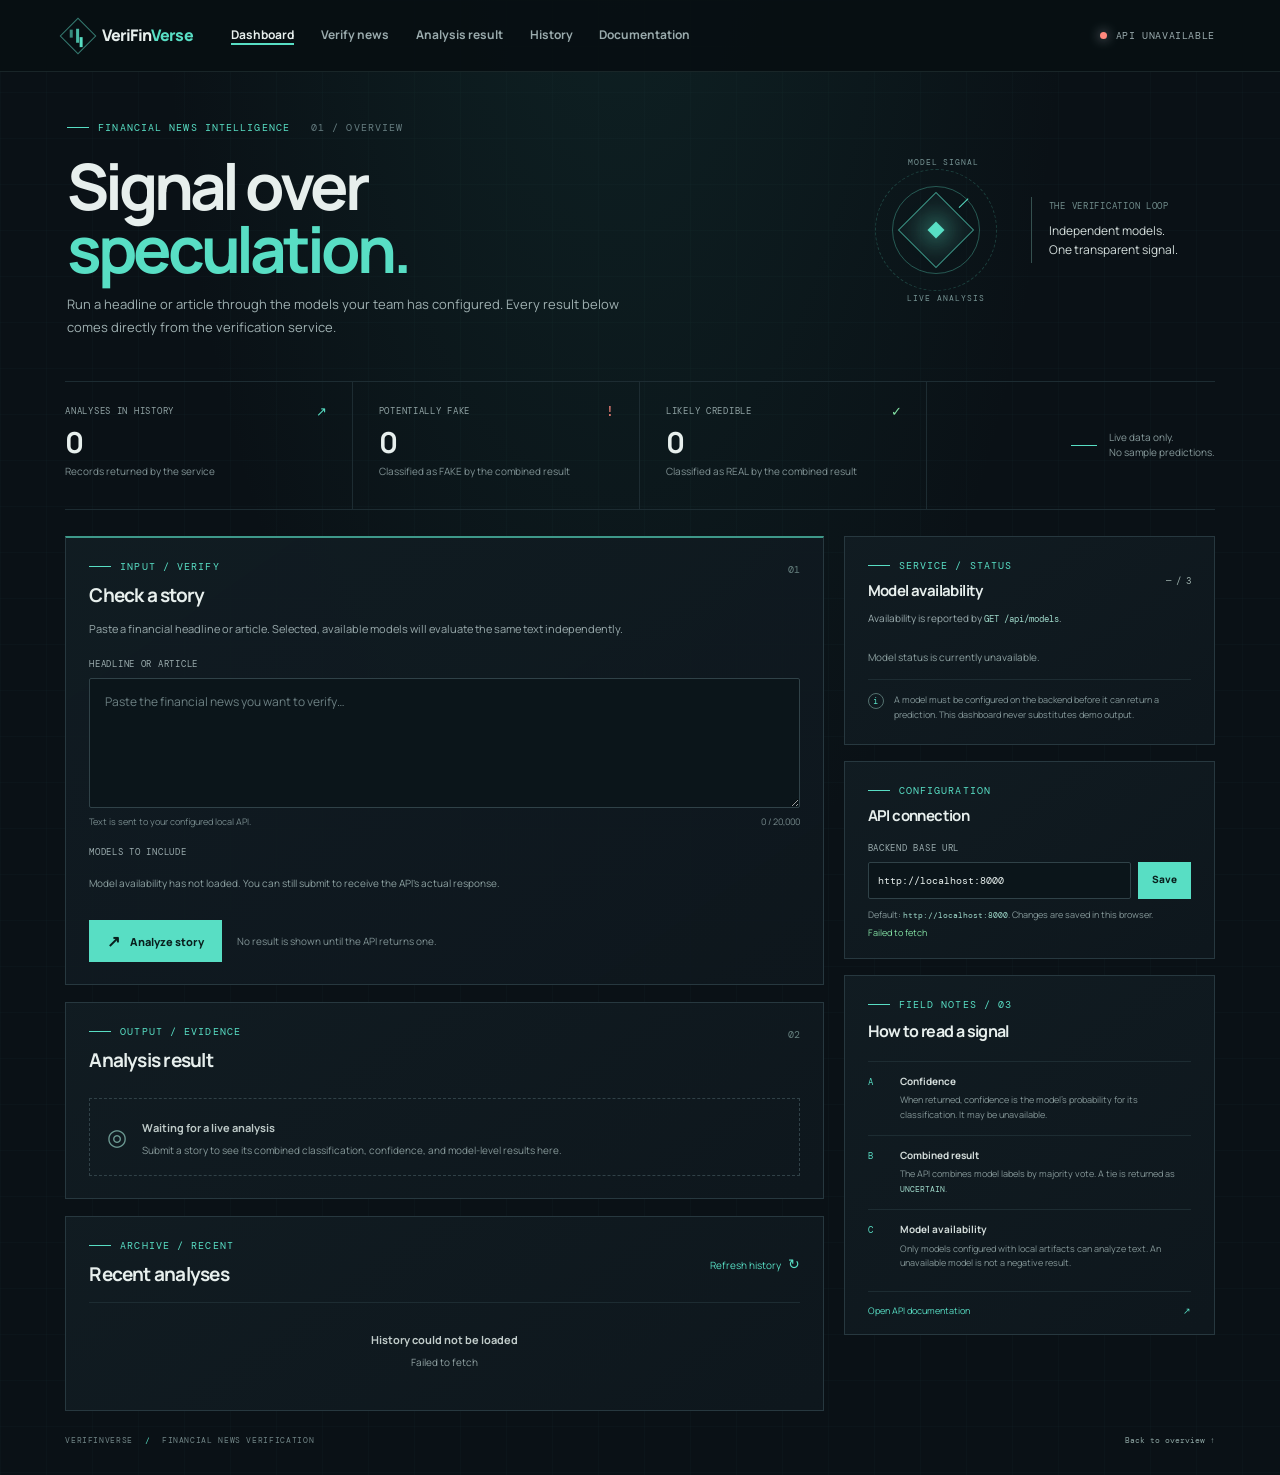
==== frontend/index.html @ 61eb5537 "Add VeriFinVerse dashboard and API Co-authored-by: Copilot <223556219+Copilot@users.noreply.github.c" ====
<!doctype html>
<html lang="en">
  <head>
    <meta charset="utf-8">
    <meta name="viewport" content="width=device-width, initial-scale=1">
    <meta name="theme-color" content="#0a1116">
    <meta name="description" content="Review live financial news verification results from configured VeriFinVerse models.">
    <title>VeriFinVerse — News intelligence</title>
    <link rel="stylesheet" href="./styles.css">
    <script src="./app.js" defer></script>
  </head>
  <body>
    <a class="skip-link" href="#main-content">Skip to content</a>
    <header class="topbar">
      <a class="brand" href="#dashboard" aria-label="VeriFinVerse home">
        <span class="brand-mark" aria-hidden="true"><span></span><span></span><span></span></span>
        <span class="brand-name">VeriFin<span>Verse</span></span>
      </a>
      <nav class="primary-nav" aria-label="Main navigation">
        <a class="nav-link is-active" href="#dashboard">Dashboard</a>
        <a class="nav-link" href="#verify">Verify news</a>
        <a class="nav-link" href="#analysis-result">Analysis result</a>
        <a class="nav-link" href="#history">History</a>
        <a class="nav-link" href="#documentation">Documentation</a>
      </nav>
      <a class="api-indicator" href="#connection-settings" aria-label="Configure API connection">
        <span class="pulse-dot" aria-hidden="true"></span>
        <span id="connection-label">Connecting</span>
      </a>
      <button class="menu-toggle" type="button" aria-expanded="false" aria-controls="mobile-nav">
        <span class="sr-only">Toggle navigation</span><span></span><span></span>
      </button>
    </header>
    <nav class="mobile-nav" id="mobile-nav" aria-label="Mobile navigation" hidden>
      <a href="#dashboard">Dashboard</a>
      <a href="#verify">Verify news</a>
      <a href="#analysis-result">Analysis result</a>
      <a href="#history">History</a>
      <a href="#documentation">Documentation</a>
    </nav>

    <main id="main-content">
      <section class="intro section-wrap" id="dashboard" aria-labelledby="page-title">
        <div class="intro-copy">
          <div class="eyebrow"><span class="eyebrow-line"></span> FINANCIAL NEWS INTELLIGENCE <span class="eyebrow-index">01 / OVERVIEW</span></div>
          <h1 id="page-title">Signal over<br><em>speculation.</em></h1>
          <p>Run a headline or article through the models your team has configured. Every result below comes directly from the verification service.</p>
        </div>
        <div class="intro-side">
          <div class="signal-orbit" aria-hidden="true">
            <div class="orbit-ring ring-one"></div><div class="orbit-ring ring-two"></div>
            <div class="orbit-center"><span class="orbit-spark"></span><span class="orbit-tick"></span></div>
            <span class="orbit-label label-top">MODEL SIGNAL</span><span class="orbit-label label-bottom">LIVE ANALYSIS</span>
          </div>
          <div class="intro-side-copy"><span class="side-label">THE VERIFICATION LOOP</span><span>Independent models.<br>One transparent signal.</span></div>
        </div>
      </section>

      <section class="metrics section-wrap" aria-label="Analysis summary">
        <article class="metric metric-total">
          <div class="metric-heading"><span>ANALYSES IN HISTORY</span><span class="metric-symbol" aria-hidden="true">↗</span></div>
          <p class="metric-value" id="metric-total">—</p>
          <p class="metric-note">Records returned by the service</p>
        </article>
        <article class="metric">
          <div class="metric-heading"><span>POTENTIALLY FAKE</span><span class="metric-symbol fake-symbol" aria-hidden="true">!</span></div>
          <p class="metric-value" id="metric-fake">—</p>
          <p class="metric-note">Classified as FAKE by the combined result</p>
        </article>
        <article class="metric">
          <div class="metric-heading"><span>LIKELY CREDIBLE</span><span class="metric-symbol real-symbol" aria-hidden="true">✓</span></div>
          <p class="metric-value" id="metric-real">—</p>
          <p class="metric-note">Classified as REAL by the combined result</p>
        </article>
        <div class="metric-caption"><span class="caption-rule"></span><span>Live data only.<br>No sample predictions.</span></div>
      </section>

      <section class="workspace section-wrap" aria-label="Verification workspace">
        <div class="main-column">
          <section class="panel verify-panel" id="verify" aria-labelledby="verify-title">
            <div class="panel-head">
              <div><div class="eyebrow"><span class="eyebrow-line"></span> INPUT / VERIFY</div><h2 id="verify-title">Check a story</h2></div>
              <span class="panel-index">01</span>
            </div>
            <p class="section-description">Paste a financial headline or article. Selected, available models will evaluate the same text independently.</p>
            <form id="analysis-form">
              <label class="field-label" for="news-text">HEADLINE OR ARTICLE</label>
              <textarea id="news-text" name="text" rows="5" maxlength="20000" placeholder="Paste the financial news you want to verify…" required></textarea>
              <div class="textarea-meta"><span>Text is sent to your configured local API.</span><span id="character-count">0 / 20,000</span></div>
              <fieldset class="model-picker">
                <legend class="field-label">MODELS TO INCLUDE</legend>
                <div id="model-options" class="model-options"><p class="inline-status">Loading model availability…</p></div>
              </fieldset>
              <div class="form-actions">
                <button class="button button-primary" type="submit" id="analyze-button"><span class="button-icon" aria-hidden="true">↗</span><span>Analyze story</span></button>
                <span class="form-footnote">No result is shown until the API returns one.</span>
              </div>
              <div class="form-feedback" id="form-feedback" role="status" aria-live="polite" hidden></div>
            </form>
          </section>

          <section class="panel result-panel" id="analysis-result" aria-labelledby="result-title">
            <div class="panel-head">
              <div><div class="eyebrow"><span class="eyebrow-line"></span> OUTPUT / EVIDENCE</div><h2 id="result-title">Analysis result</h2></div>
              <span class="panel-index">02</span>
            </div>
            <div class="result-placeholder" id="result-content" aria-live="polite">
              <span class="placeholder-icon" aria-hidden="true">◎</span>
              <div><strong>Waiting for a live analysis</strong><p>Submit a story to see its combined classification, confidence, and model-level results here.</p></div>
            </div>
          </section>

          <section class="panel history-panel" id="history" aria-labelledby="history-title">
            <div class="panel-head history-head">
              <div><div class="eyebrow"><span class="eyebrow-line"></span> ARCHIVE / RECENT</div><h2 id="history-title">Recent analyses</h2></div>
              <button class="text-button" type="button" id="refresh-history">Refresh history <span aria-hidden="true">↻</span></button>
            </div>
            <div class="history-list" id="history-list" aria-live="polite">
              <div class="history-empty"><span class="empty-glyph" aria-hidden="true">⌁</span><strong>Loading saved records</strong><p>History is fetched from the connected API.</p></div>
            </div>
          </section>
        </div>

        <aside class="side-column" aria-label="Service details and help">
          <section class="panel model-panel" aria-labelledby="models-title">
            <div class="panel-head compact-head"><div><div class="eyebrow"><span class="eyebrow-line"></span> SERVICE / STATUS</div><h2 id="models-title">Model availability</h2></div><span class="status-count" id="model-count">— / 3</span></div>
            <p class="section-description">Availability is reported by <code>GET /api/models</code>.</p>
            <div class="model-status-list" id="model-status-list"><p class="inline-status">Checking configured models…</p></div>
            <div class="rail-note"><span class="rail-note-mark" aria-hidden="true">i</span><p>A model must be configured on the backend before it can return a prediction. This dashboard never substitutes demo output.</p></div>
          </section>
          <section class="panel connection-panel" id="connection-settings" aria-labelledby="connection-title">
            <div class="panel-head compact-head"><div><div class="eyebrow"><span class="eyebrow-line"></span> CONFIGURATION</div><h2 id="connection-title">API connection</h2></div></div>
            <form id="connection-form">
              <label class="field-label" for="api-url">BACKEND BASE URL</label>
              <div class="connection-input-row"><input id="api-url" name="api-url" type="url" autocomplete="url" spellcheck="false" required><button type="submit" class="button button-small">Save</button></div>
              <p class="connection-help">Default: <code>http://localhost:8000</code>. Changes are saved in this browser.</p>
              <div id="connection-feedback" class="connection-feedback" role="status" aria-live="polite"></div>
            </form>
          </section>
          <section class="panel docs-panel" id="documentation" aria-labelledby="docs-title">
            <div class="eyebrow"><span class="eyebrow-line"></span> FIELD NOTES / 03</div><h2 id="docs-title">How to read a signal</h2>
            <div class="doc-item"><span class="doc-number">A</span><div><h3>Confidence</h3><p>When returned, confidence is the model's probability for its classification. It may be unavailable.</p></div></div>
            <div class="doc-item"><span class="doc-number">B</span><div><h3>Combined result</h3><p>The API combines model labels by majority vote. A tie is returned as <code>UNCERTAIN</code>.</p></div></div>
            <div class="doc-item"><span class="doc-number">C</span><div><h3>Model availability</h3><p>Only models configured with local artifacts can analyze text. An unavailable model is not a negative result.</p></div></div>
            <a class="api-doc-link" href="#" id="api-doc-link" target="_blank" rel="noreferrer">Open API documentation <span aria-hidden="true">↗</span></a>
          </section>
        </aside>
      </section>
      <footer class="footer section-wrap"><span>VERIFINVERSE <span class="footer-separator">/</span> FINANCIAL NEWS VERIFICATION</span><a href="#dashboard">Back to overview ↑</a></footer>
    </main>
  </body>
</html>
---- frontend/styles.css ----
@import url('https://fonts.googleapis.com/css2?family=DM+Mono:wght@400;500&family=Manrope:wght@400;500;600;700;800&display=swap');

:root {
  color-scheme: dark;
  --ink: #0a1116;
  --surface: #101a20;
  --surface-raised: #142129;
  --surface-soft: #111d23;
  --line: #27383f;
  --line-soft: #1d2c32;
  --text: #e7efed;
  --muted: #9aacae;
  --dim: #708488;
  --teal: #58dec4;
  --teal-dim: #173a39;
  --green: #84e2a5;
  --red: #ff887d;
  --amber: #f0bf71;
  --mono: "DM Mono", "Cascadia Code", Consolas, monospace;
  --sans: "Manrope", "Aptos", "Segoe UI", sans-serif;
}

* { box-sizing: border-box; }
html { scroll-behavior: smooth; scroll-padding-top: 86px; }
body {
  margin: 0;
  min-width: 320px;
  background-color: var(--ink);
  background-image:
    linear-gradient(rgba(54, 91, 94, .055) 1px, transparent 1px),
    linear-gradient(90deg, rgba(54, 91, 94, .055) 1px, transparent 1px),
    radial-gradient(ellipse at 48% -14%, rgba(32, 99, 91, .21), transparent 49%);
  background-size: 46px 46px, 46px 46px, auto;
  color: var(--text);
  font-family: var(--sans);
  font-size: 14px;
  line-height: 1.55;
}
button, input, textarea { font: inherit; }
button, a { -webkit-tap-highlight-color: transparent; }
a { color: inherit; }
button:focus-visible, a:focus-visible, input:focus-visible, textarea:focus-visible {
  outline: 2px solid var(--teal);
  outline-offset: 3px;
}
.sr-only, .skip-link:not(:focus) {
  position: absolute; width: 1px; height: 1px; padding: 0; margin: -1px;
  overflow: hidden; clip: rect(0, 0, 0, 0); white-space: nowrap; border: 0;
}
.skip-link:focus {
  position: fixed; z-index: 20; left: 16px; top: 12px; padding: 10px 14px;
  background: var(--teal); color: var(--ink); font-weight: 800;
}
.topbar {
  height: 72px; display: flex; align-items: center; gap: 38px; padding: 0 max(5.1vw, 24px);
  border-bottom: 1px solid rgba(111, 150, 151, .17); background: rgba(8, 15, 19, .94);
  position: sticky; top: 0; z-index: 10;
}
.brand { display: inline-flex; align-items: center; gap: 11px; text-decoration: none; flex: 0 0 auto; }
.brand-mark { width: 26px; height: 26px; display: inline-flex; align-items: end; gap: 3px; padding: 5px 4px; border: 1px solid #34796f; transform: rotate(45deg); }
.brand-mark span { display: block; width: 4px; background: var(--teal); transform: rotate(-45deg); }
.brand-mark span:nth-child(1) { height: 8px; opacity: .6; }
.brand-mark span:nth-child(2) { height: 14px; opacity: .82; }
.brand-mark span:nth-child(3) { height: 10px; }
.brand-name { font-size: 16px; font-weight: 800; letter-spacing: -.7px; }
.brand-name span { color: var(--teal); }
.primary-nav { display: flex; align-items: center; align-self: stretch; gap: clamp(17px, 2.1vw, 34px); }
.nav-link { position: relative; display: inline-flex; align-items: center; color: #9aabad; text-decoration: none; font-size: 12px; font-weight: 700; transition: color .18s ease; }
.nav-link:hover, .nav-link.is-active { color: var(--text); }
.nav-link.is-active::after { position: absolute; content: ""; height: 2px; left: 0; right: 0; bottom: 0; background: var(--teal); }
.api-indicator { display: flex; gap: 9px; align-items: center; margin-left: auto; font: 10px var(--mono); color: var(--muted); text-decoration: none; text-transform: uppercase; letter-spacing: .06em; white-space: nowrap; }
.pulse-dot { width: 7px; height: 7px; border-radius: 50%; background: var(--amber); box-shadow: 0 0 12px currentColor; }
.api-indicator[data-state="connected"] .pulse-dot { background: var(--green); }
.api-indicator[data-state="error"] .pulse-dot { background: var(--red); }
.menu-toggle, .mobile-nav { display: none; }
.section-wrap { width: min(1320px, calc(100% - 10.2vw)); margin: 0 auto; }
.intro { min-height: 294px; display: flex; align-items: center; justify-content: space-between; padding: 49px 2px 42px; border-bottom: 1px solid var(--line-soft); overflow: hidden; }
.intro-copy { max-width: 640px; }
.eyebrow { color: var(--teal); font: 10px var(--mono); letter-spacing: .11em; display: flex; align-items: center; gap: 9px; }
.eyebrow-line { display: inline-block; width: 22px; height: 1px; background: currentColor; }
.eyebrow-index { margin-left: 12px; color: #667d80; }
h1 { margin: 21px 0 13px; font-size: clamp(42px, 5vw, 68px); line-height: .98; letter-spacing: -.065em; font-weight: 700; }
h1 em { color: var(--teal); font-style: normal; }
.intro-copy > p { max-width: 555px; color: #9fb0b1; font-size: 13px; margin: 0; line-height: 1.75; }
.intro-side { display: flex; align-items: center; gap: 22px; padding-right: 35px; }
.signal-orbit { width: 146px; height: 146px; position: relative; flex: 0 0 auto; }
.orbit-ring { position: absolute; border: 1px solid rgba(82, 199, 175, .24); border-radius: 50%; inset: 12px; }
.ring-one { border-style: dashed; animation: orbit 32s linear infinite; }
.ring-two { inset: 29px; border-color: rgba(82, 199, 175, .39); }
.orbit-center { position: absolute; width: 54px; height: 54px; left: 46px; top: 46px; border: 1px solid rgba(88, 222, 196, .6); background: radial-gradient(circle, rgba(65, 151, 133, .26), rgba(17, 29, 34, .6)); transform: rotate(45deg); display: grid; place-items: center; }
.orbit-spark { width: 12px; height: 12px; background: var(--teal); box-shadow: 0 0 22px rgba(88, 222, 196, .8); }
.orbit-tick { position: absolute; width: 1px; height: 13px; top: -19px; background: var(--teal); }
.orbit-label { position: absolute; color: #779494; font: 8px var(--mono); letter-spacing: .12em; white-space: nowrap; }
.label-top { top: 0; left: 45px; }.label-bottom { bottom: 0; right: 24px; }
.intro-side-copy { display: grid; gap: 9px; border-left: 1px solid #35504f; padding: 3px 0 3px 17px; color: #d3dddb; font-size: 12px; line-height: 1.6; }
.side-label { color: #718d8c; font: 9px var(--mono); letter-spacing: .08em; }
@keyframes orbit { to { transform: rotate(360deg); } }
.metrics { min-height: 128px; display: grid; grid-template-columns: 1fr 1fr 1fr 1fr; border-bottom: 1px solid var(--line-soft); }
.metric { padding: 21px 24px 18px 0; border-right: 1px solid var(--line-soft); }
.metric + .metric { padding-left: 26px; }
.metric-heading { display: flex; justify-content: space-between; align-items: center; color: #90a3a4; font: 9px var(--mono); letter-spacing: .08em; }
.metric-symbol { color: var(--teal); font-size: 13px; }.fake-symbol { color: var(--red); }.real-symbol { color: var(--green); }
.metric-value { margin: 5px 0 0; font-size: 29px; line-height: 1.2; letter-spacing: -.06em; font-weight: 700; }
.metric-note { margin: 4px 0 0; color: #819395; font-size: 10px; }
.metric-caption { display: flex; align-items: center; justify-content: flex-end; gap: 12px; padding-left: 24px; color: #879a9b; font-size: 10px; line-height: 1.5; }
.caption-rule { width: 26px; height: 1px; background: var(--teal); }
.workspace { display: grid; grid-template-columns: minmax(0, 1.88fr) minmax(285px, .92fr); gap: 20px; padding-top: 26px; align-items: start; }
.main-column, .side-column { min-width: 0; display: grid; gap: 17px; }
.side-column { gap: 16px; }
.panel { background: linear-gradient(145deg, rgba(17, 28, 34, .97), rgba(14, 23, 29, .98)); border: 1px solid var(--line); padding: 22px 23px; }
.verify-panel { border-top: 2px solid rgba(88, 222, 196, .65); }
.panel-head { display: flex; justify-content: space-between; align-items: flex-start; gap: 16px; }
.panel h2 { margin: 8px 0 0; font-size: 19px; font-weight: 700; letter-spacing: -.04em; }
.panel-index { color: #66807f; font: 10px var(--mono); padding-top: 3px; }
.section-description { margin: 10px 0 19px; max-width: 620px; color: #9aabad; font-size: 11px; line-height: 1.7; }
.field-label { display: block; margin-bottom: 8px; color: #9aabad; font: 9px var(--mono); letter-spacing: .08em; }
textarea, input[type="url"] { width: 100%; color: var(--text); background: #0b151a; border: 1px solid #304248; border-radius: 2px; transition: border-color .18s ease, box-shadow .18s ease; }
textarea { display: block; min-height: 128px; padding: 13px 15px; resize: vertical; font-size: 12px; line-height: 1.7; }
textarea::placeholder, input::placeholder { color: #6d8083; }
textarea:focus, input:focus { border-color: #4a9d8e; box-shadow: 0 0 0 3px rgba(88, 222, 196, .08); outline: none; }
.textarea-meta { display: flex; justify-content: space-between; color: #778a8c; font-size: 9px; margin: 7px 0 17px; }
.model-picker { border: 0; margin: 0; padding: 0; min-width: 0; }
.model-picker legend { padding: 0; }
.model-options { display: flex; flex-wrap: wrap; gap: 8px; }
.model-option { display: inline-flex; align-items: center; gap: 8px; padding: 8px 10px; background: #0d181d; border: 1px solid #293a40; color: #c4cfce; font: 10px var(--mono); cursor: pointer; transition: border-color .18s ease, background .18s ease; }
.model-option:hover { border-color: #47776f; }
.model-option:has(input:checked) { border-color: #397c70; background: rgba(33, 75, 69, .28); color: #dff9f3; }
.model-option:has(input:disabled) { opacity: .47; cursor: not-allowed; }
.model-option input { accent-color: var(--teal); width: 13px; height: 13px; margin: 0; }
.form-actions { display: flex; align-items: center; flex-wrap: wrap; gap: 15px; margin-top: 19px; }
.button { display: inline-flex; align-items: center; justify-content: center; gap: 10px; min-height: 42px; padding: 0 17px; border: 1px solid var(--teal); background: var(--teal); color: #09201e; font-weight: 800; font-size: 11px; cursor: pointer; transition: background .2s ease, transform .2s ease, box-shadow .2s ease; }
.button:hover:not(:disabled) { background: #9af4df; box-shadow: 0 5px 24px rgba(67, 207, 179, .17); transform: translateY(-1px); }
.button:disabled { opacity: .58; cursor: wait; }
.button-icon { font-size: 16px; line-height: 1; }
.form-footnote { color: #819395; font-size: 10px; }
.form-feedback { margin-top: 14px; padding: 11px 13px; border-left: 2px solid var(--amber); background: rgba(119, 89, 39, .13); color: #e3c28e; font-size: 11px; white-space: pre-wrap; overflow-wrap: anywhere; }
.form-feedback[data-kind="error"] { border-color: var(--red); background: rgba(119, 47, 42, .16); color: #ffaaa1; }
.form-feedback[data-kind="success"] { border-color: var(--green); background: rgba(37, 92, 56, .15); color: #a7eabd; }
.result-panel { min-height: 176px; }
.result-placeholder { display: flex; align-items: center; gap: 15px; margin-top: 22px; padding: 17px; border: 1px dashed #304147; color: #becac8; }
.placeholder-icon { font-size: 23px; color: #6c9992; }
.result-placeholder strong { font-size: 11px; font-weight: 700; }
.result-placeholder p { margin: 4px 0 0; color: #87999a; font-size: 10px; line-height: 1.6; }
.result-summary { margin-top: 18px; padding: 16px; border-left: 2px solid var(--teal); background: #0d181d; }
.result-topline { display: flex; align-items: center; flex-wrap: wrap; gap: 10px; }
.prediction-badge { display: inline-block; padding: 4px 8px; color: var(--teal); background: rgba(51, 125, 111, .16); border: 1px solid rgba(73, 156, 139, .36); font: 10px var(--mono); letter-spacing: .06em; }
.prediction-badge.fake { color: var(--red); background: rgba(139, 59, 52, .13); border-color: rgba(218, 112, 99, .35); }
.prediction-badge.real { color: var(--green); background: rgba(44, 115, 70, .16); border-color: rgba(100, 193, 128, .35); }
.prediction-badge.uncertain { color: var(--amber); background: rgba(121, 92, 44, .16); border-color: rgba(211, 168, 92, .35); }
.result-confidence { font: 10px var(--mono); color: #aebdbc; }
.result-story { margin: 12px 0 0; color: #e0e8e6; font-size: 12px; line-height: 1.7; overflow-wrap: anywhere; white-space: pre-wrap; }
.result-time { margin-top: 9px; color: #788c8e; font: 9px var(--mono); }
.prediction-list { display: grid; gap: 8px; margin-top: 14px; }
.prediction-row { display: grid; grid-template-columns: minmax(110px, .8fr) minmax(70px, .6fr) minmax(70px, .5fr); align-items: center; gap: 10px; padding: 9px 10px; background: rgba(26, 42, 48, .55); }
.prediction-model { color: #b6c4c2; font: 9px var(--mono); overflow-wrap: anywhere; }
.prediction-label { font: 9px var(--mono); color: var(--muted); }
.prediction-confidence { color: #9cadad; font: 9px var(--mono); text-align: right; }
.explanation-json { grid-column: 2 / 4; margin: 8px 0 0; color: #9aabad; font: 9px/1.6 var(--mono); white-space: pre-wrap; overflow-wrap: anywhere; max-height: 240px; overflow: auto; }
.history-panel { padding-bottom: 12px; }
.history-head { align-items: center; margin-bottom: 13px; }
.text-button { padding: 6px 0 6px 9px; border: 0; background: transparent; color: var(--teal); font-size: 10px; cursor: pointer; }
.text-button:hover { color: #a2f5e1; }.text-button span { margin-left: 5px; font-size: 14px; }
.history-list { display: grid; }
.history-empty { padding: 25px 14px 28px; text-align: center; color: #91a2a3; border-top: 1px solid var(--line-soft); }
.empty-glyph { display: block; margin-bottom: 5px; color: #618c85; font-size: 20px; }
.history-empty strong { font-size: 11px; color: #c1ccca; }
.history-empty p { margin: 5px 0 0; font-size: 10px; }
.history-entry { display: grid; grid-template-columns: minmax(0, 1fr) auto; gap: 12px; align-items: center; padding: 12px 4px; border-top: 1px solid var(--line-soft); cursor: pointer; }
.history-entry:hover, .history-entry:focus-visible, .history-entry.is-selected { background: rgba(77, 132, 123, .09); }
.history-entry:focus-visible { outline: 1px solid var(--teal); outline-offset: -1px; }
.history-entry-text { display: block; color: #cbd6d4; font-size: 11px; line-height: 1.55; display: -webkit-box; -webkit-line-clamp: 2; -webkit-box-orient: vertical; overflow: hidden; }
.history-entry-meta { display: flex; align-items: center; gap: 9px; margin-top: 6px; color: #788e8e; font: 8px var(--mono); }
.history-entry .prediction-badge { font-size: 8px; }
.compact-head { align-items: center; }
.compact-head h2 { font-size: 15px; margin-top: 7px; }
.status-count { color: #9db1ad; font: 9px var(--mono); white-space: nowrap; }
.model-panel .section-description { margin: 8px 0 13px; font-size: 10px; }
code { color: #9fd9ca; font: .94em var(--mono); }
.model-status-list { display: grid; }
.model-status { display: grid; grid-template-columns: 9px minmax(0, 1fr) auto; align-items: start; gap: 9px; padding: 11px 0; border-top: 1px solid var(--line-soft); }
.model-led { width: 6px; height: 6px; margin-top: 5px; background: var(--amber); border-radius: 50%; }
.model-status[data-state="ready"] .model-led { background: var(--green); box-shadow: 0 0 8px rgba(132, 226, 165, .5); }
.model-status[data-state="error"] .model-led { background: var(--red); }
.model-status-name { color: #d4dfdc; font: 9px var(--mono); text-transform: uppercase; overflow-wrap: anywhere; }
.model-status-state { color: #d7bc82; font: 8px var(--mono); text-transform: uppercase; text-align: right; }
.model-status[data-state="ready"] .model-status-state { color: var(--green); }
.model-status[data-state="error"] .model-status-state { color: var(--red); }
.model-status-details { grid-column: 2 / 4; margin-top: -3px; color: #809294; font-size: 9px; line-height: 1.55; overflow-wrap: anywhere; }
.rail-note { display: flex; align-items: flex-start; gap: 10px; border-top: 1px solid var(--line-soft); padding-top: 13px; margin-top: 3px; }
.rail-note-mark { width: 16px; height: 16px; display: inline-grid; place-items: center; border: 1px solid #54716f; border-radius: 50%; color: var(--teal); font: 9px var(--mono); flex: 0 0 auto; }
.rail-note p { margin: -1px 0 0; color: #849799; font-size: 9px; line-height: 1.7; }
.connection-panel { padding-bottom: 18px; }
.connection-panel form { margin-top: 14px; }
.connection-input-row { display: flex; gap: 7px; }
input[type="url"] { min-width: 0; height: 37px; padding: 0 9px; font: 10px var(--mono); }
.button-small { min-height: 37px; padding: 0 13px; font-size: 10px; }
.connection-help { margin: 9px 0 0; color: #86999a; font-size: 9px; line-height: 1.6; }
.connection-feedback { min-height: 0; margin-top: 4px; color: var(--green); font-size: 9px; }
.docs-panel { padding-bottom: 16px; }
.docs-panel > h2 { margin: 8px 0 17px; font-size: 16px; }
.doc-item { display: grid; grid-template-columns: 22px 1fr; gap: 10px; padding: 12px 0; border-top: 1px solid var(--line-soft); }
.doc-number { color: var(--teal); font: 9px var(--mono); padding-top: 2px; }
.doc-item h3 { margin: 0; color: #d3dcda; font-size: 10px; }
.doc-item p { margin: 4px 0 0; color: #859798; font-size: 9px; line-height: 1.65; }
.api-doc-link { display: flex; justify-content: space-between; margin-top: 8px; padding-top: 12px; border-top: 1px solid var(--line-soft); color: var(--teal); text-decoration: none; font-size: 9px; }
.api-doc-link:hover { color: #b1f5e5; }
.inline-status { color: #8da1a1; font-size: 10px; }
.footer { display: flex; justify-content: space-between; align-items: center; padding-top: 24px; padding-bottom: 30px; color: #718586; font: 8px var(--mono); letter-spacing: .08em; }
.footer-separator { color: var(--teal); padding: 0 6px; }
.footer a { color: #8da5a2; text-decoration: none; letter-spacing: 0; }.footer a:hover { color: var(--teal); }

@media (max-width: 1050px) {
  .topbar { gap: 25px; padding-left: 4vw; padding-right: 4vw; }
  .primary-nav { gap: 17px; }
  .nav-link { font-size: 11px; }
  .section-wrap { width: calc(100% - 8vw); }
  .workspace { grid-template-columns: minmax(0, 1.55fr) minmax(260px, .9fr); gap: 15px; }
  .panel { padding-left: 18px; padding-right: 18px; }
}
@media (max-width: 780px) {
  .topbar { height: 64px; padding: 0 22px; gap: 18px; }
  .primary-nav { display: none; }
  .api-indicator { margin-left: auto; }
  .menu-toggle { width: 36px; height: 36px; display: flex; flex-direction: column; justify-content: center; align-items: center; gap: 5px; border: 1px solid #304147; background: transparent; cursor: pointer; }
  .menu-toggle span:not(.sr-only) { width: 15px; height: 1px; background: #b7c8c4; }
  .mobile-nav:not([hidden]) { display: grid; position: fixed; z-index: 9; top: 64px; left: 0; right: 0; padding: 7px 22px 14px; background: #0a1217; border-bottom: 1px solid var(--line); box-shadow: 0 14px 20px rgba(0, 0, 0, .28); }
  .mobile-nav a { padding: 11px 5px; color: #b5c5c2; text-decoration: none; border-bottom: 1px solid var(--line-soft); font-size: 12px; }
  .mobile-nav a:last-child { border-bottom: 0; }
  .section-wrap { width: calc(100% - 44px); }
  .intro { min-height: 265px; padding-top: 39px; padding-bottom: 33px; }
  .intro-side { padding-right: 0; gap: 10px; }
  .signal-orbit { width: 116px; height: 116px; }
  .orbit-center { width: 42px; height: 42px; left: 37px; top: 37px; }
  .orbit-label { font-size: 7px; }
  .label-top { left: 31px; }.label-bottom { right: 9px; }
  .intro-side-copy { font-size: 10px; padding-left: 11px; }
  .metrics { grid-template-columns: repeat(3, 1fr); }
  .metric { padding-right: 12px; }
  .metric + .metric { padding-left: 15px; }
  .metric-caption { display: none; }
  .workspace { grid-template-columns: minmax(0, 1fr); }
  .side-column { grid-template-columns: repeat(2, minmax(0, 1fr)); align-items: start; }
  .docs-panel { grid-column: 1 / -1; }
}
@media (max-width: 540px) {
  body { font-size: 13px; }
  .topbar { padding: 0 16px; }
  .brand-name { font-size: 15px; }
  .api-indicator { font-size: 8px; gap: 6px; }
  .section-wrap { width: calc(100% - 32px); }
  .intro { min-height: unset; padding: 35px 0 28px; }
  .intro-copy { position: relative; z-index: 1; }
  .eyebrow { font-size: 8px; }
  .eyebrow-index { margin-left: 3px; }
  h1 { font-size: clamp(43px, 14vw, 58px); margin-top: 19px; }
  .intro-copy > p { max-width: 420px; font-size: 11px; }
  .intro-side { position: absolute; opacity: .15; right: 11px; transform: scale(.8); pointer-events: none; }
  .intro-side-copy { display: none; }
  .metrics { min-height: 0; }
  .metric { padding: 15px 7px 14px 0; }
  .metric + .metric { padding-left: 10px; }
  .metric-heading { font-size: 7px; letter-spacing: .035em; min-height: 23px; }
  .metric-symbol { display: none; }
  .metric-value { font-size: 24px; }
  .metric-note { font-size: 8px; line-height: 1.5; }
  .workspace { padding-top: 17px; gap: 14px; }
  .main-column, .side-column { gap: 13px; }
  .side-column { grid-template-columns: 1fr; }
  .docs-panel { grid-column: auto; }
  .panel { padding: 17px 15px; }
  .panel h2 { font-size: 17px; }
  .compact-head h2 { font-size: 15px; }
  .section-description { font-size: 10px; }
  textarea { min-height: 120px; }
  .form-actions { align-items: flex-start; flex-direction: column; gap: 9px; }
  .form-actions .button { width: 100%; }
  .form-footnote { font-size: 9px; }
  .model-options { display: grid; grid-template-columns: 1fr; }
  .model-option { min-height: 38px; }
  .prediction-row { grid-template-columns: minmax(75px, 1fr) auto auto; gap: 7px; }
  .prediction-model { font-size: 8px; }
  .footer { padding-top: 19px; font-size: 7px; }
}
@media (prefers-reduced-motion: reduce) {
  *, *::before, *::after { scroll-behavior: auto !important; animation-duration: .01ms !important; animation-iteration-count: 1 !important; transition-duration: .01ms !important; }
}
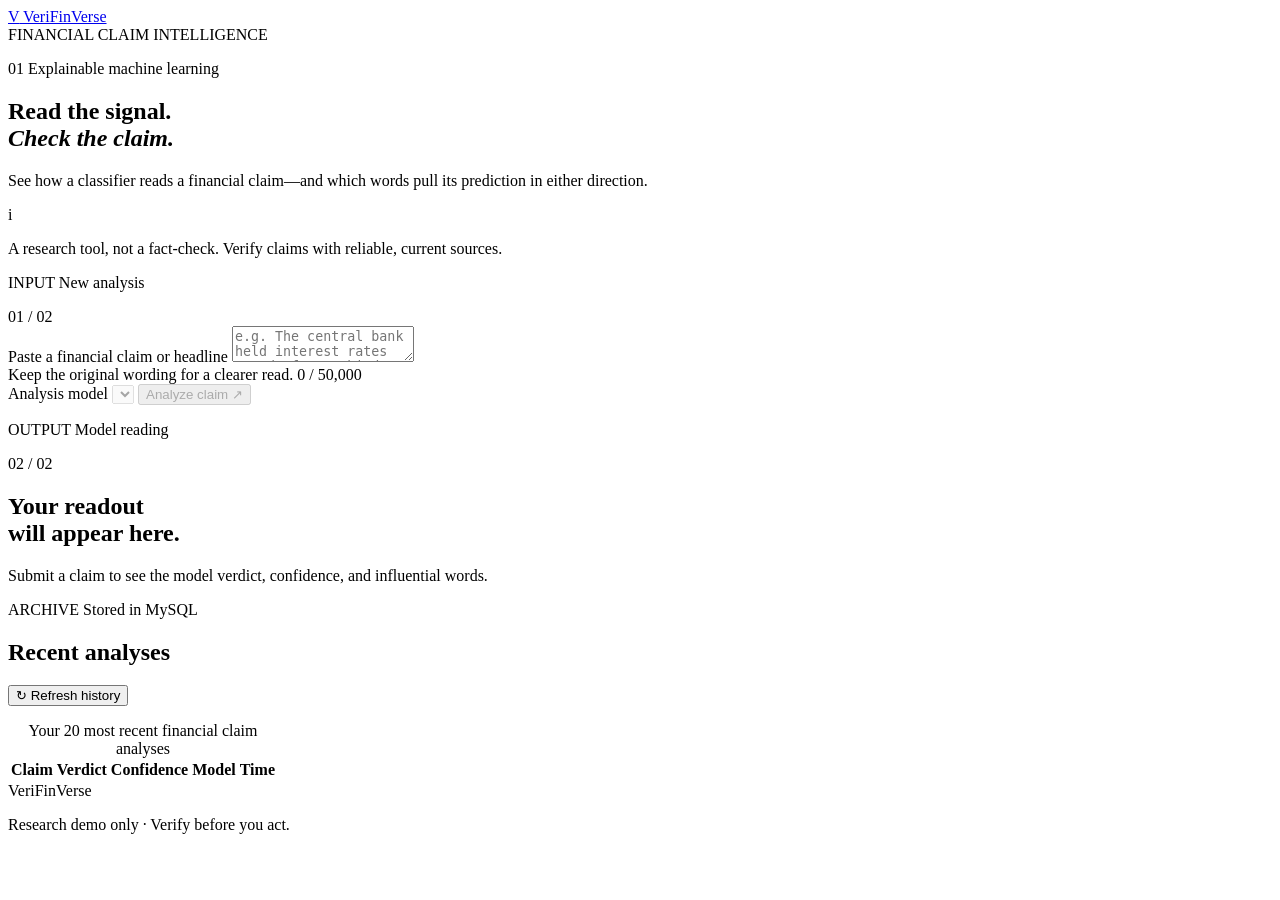
==== commit af659639: "feat: Add frontend interface for financial claim analysis - Implemented index.html for the main appl" ====
--- a/frontend/index.html
+++ b/frontend/index.html
@@ -3,150 +3,162 @@
   <head>
     <meta charset="utf-8">
     <meta name="viewport" content="width=device-width, initial-scale=1">
-    <meta name="theme-color" content="#0a1116">
-    <meta name="description" content="Review live financial news verification results from configured VeriFinVerse models.">
-    <title>VeriFinVerse — News intelligence</title>
-    <link rel="stylesheet" href="./styles.css">
-    <script src="./app.js" defer></script>
+    <meta name="theme-color" content="#101a18">
+    <meta
+      name="description"
+      content="Explore explainable machine-learning signals behind financial claims."
+    >
+    <title>VeriFinVerse — Claim intelligence</title>
+    <link rel="stylesheet" href="/styles.css">
+    <script src="/app.js" defer></script>
   </head>
   <body>
-    <a class="skip-link" href="#main-content">Skip to content</a>
-    <header class="topbar">
-      <a class="brand" href="#dashboard" aria-label="VeriFinVerse home">
-        <span class="brand-mark" aria-hidden="true"><span></span><span></span><span></span></span>
-        <span class="brand-name">VeriFin<span>Verse</span></span>
+    <header class="site-header">
+      <a class="brand" href="/" aria-label="VeriFinVerse home">
+        <span class="brand-mark" aria-hidden="true">V</span>
+        <span>VeriFin<span class="brand-light">Verse</span></span>
       </a>
-      <nav class="primary-nav" aria-label="Main navigation">
-        <a class="nav-link is-active" href="#dashboard">Dashboard</a>
-        <a class="nav-link" href="#verify">Verify news</a>
-        <a class="nav-link" href="#analysis-result">Analysis result</a>
-        <a class="nav-link" href="#history">History</a>
-        <a class="nav-link" href="#documentation">Documentation</a>
-      </nav>
-      <a class="api-indicator" href="#connection-settings" aria-label="Configure API connection">
-        <span class="pulse-dot" aria-hidden="true"></span>
-        <span id="connection-label">Connecting</span>
-      </a>
-      <button class="menu-toggle" type="button" aria-expanded="false" aria-controls="mobile-nav">
-        <span class="sr-only">Toggle navigation</span><span></span><span></span>
-      </button>
+      <div class="header-meta">
+        <span class="live-indicator" aria-hidden="true"></span>
+        <span>FINANCIAL CLAIM INTELLIGENCE</span>
+      </div>
     </header>
-    <nav class="mobile-nav" id="mobile-nav" aria-label="Mobile navigation" hidden>
-      <a href="#dashboard">Dashboard</a>
-      <a href="#verify">Verify news</a>
-      <a href="#analysis-result">Analysis result</a>
-      <a href="#history">History</a>
-      <a href="#documentation">Documentation</a>
-    </nav>
 
-    <main id="main-content">
-      <section class="intro section-wrap" id="dashboard" aria-labelledby="page-title">
+    <main>
+      <section class="intro" aria-labelledby="page-title">
         <div class="intro-copy">
-          <div class="eyebrow"><span class="eyebrow-line"></span> FINANCIAL NEWS INTELLIGENCE <span class="eyebrow-index">01 / OVERVIEW</span></div>
-          <h1 id="page-title">Signal over<br><em>speculation.</em></h1>
-          <p>Run a headline or article through the models your team has configured. Every result below comes directly from the verification service.</p>
+          <p class="eyebrow"><span>01</span> Explainable machine learning</p>
+          <h1 id="page-title">Read the signal.<br><em>Check the claim.</em></h1>
+          <p class="subtitle">
+            See how a classifier reads a financial claim—and which words
+            pull its prediction in either direction.
+          </p>
         </div>
-        <div class="intro-side">
-          <div class="signal-orbit" aria-hidden="true">
-            <div class="orbit-ring ring-one"></div><div class="orbit-ring ring-two"></div>
-            <div class="orbit-center"><span class="orbit-spark"></span><span class="orbit-tick"></span></div>
-            <span class="orbit-label label-top">MODEL SIGNAL</span><span class="orbit-label label-bottom">LIVE ANALYSIS</span>
+        <aside class="notice" aria-label="Important information">
+          <span class="notice-mark" aria-hidden="true">i</span>
+          <p>
+            A research tool, not a fact-check. Verify claims with reliable,
+            current sources.
+          </p>
+        </aside>
+      </section>
+
+      <section class="workspace" aria-label="Financial claim analysis">
+        <form id="prediction-form" class="analysis-panel">
+          <div class="panel-topline">
+            <p class="eyebrow"><span>INPUT</span> New analysis</p>
+            <span class="panel-index">01 / 02</span>
           </div>
-          <div class="intro-side-copy"><span class="side-label">THE VERIFICATION LOOP</span><span>Independent models.<br>One transparent signal.</span></div>
+          <label for="claim">Paste a financial claim or headline</label>
+          <textarea
+            id="claim"
+            name="text"
+            maxlength="50000"
+            placeholder="e.g. The central bank held interest rates steady for a third consecutive meeting..."
+            required
+            aria-describedby="claim-hint character-count"
+          ></textarea>
+          <div class="input-meta">
+            <span id="claim-hint">Keep the original wording for a clearer read.</span>
+            <span id="character-count" aria-live="polite">0 / 50,000</span>
+          </div>
+          <div class="form-footer">
+            <label class="model-picker" for="model">
+              <span>Analysis model</span>
+              <select id="model" name="model" disabled></select>
+            </label>
+            <button id="submit-button" type="submit" disabled>
+              <span>Analyze claim</span>
+              <span class="button-arrow" aria-hidden="true">↗</span>
+            </button>
+          </div>
+          <p id="status" class="status" role="status" aria-live="polite"></p>
+        </form>
+
+        <section id="result" class="result-panel" aria-live="polite" aria-atomic="true">
+          <div class="panel-topline">
+            <p class="eyebrow"><span>OUTPUT</span> Model reading</p>
+            <span class="panel-index">02 / 02</span>
+          </div>
+          <div id="result-empty" class="result-empty">
+            <div class="signal-orbit" aria-hidden="true">
+              <span class="orbit-core"></span>
+              <span class="orbit-dot orbit-dot-one"></span>
+              <span class="orbit-dot orbit-dot-two"></span>
+              <span class="orbit-dot orbit-dot-three"></span>
+            </div>
+            <h2>Your readout<br>will appear here.</h2>
+            <p>Submit a claim to see the model verdict, confidence, and influential words.</p>
+          </div>
+          <div id="result-content" hidden>
+            <div class="result-heading">
+              <div>
+                <p class="result-label">Predicted verdict</p>
+                <h2 id="verdict"></h2>
+              </div>
+              <span id="latency" class="latency"></span>
+            </div>
+            <div class="confidence-row">
+              <span>Model confidence</span>
+              <strong id="confidence"></strong>
+            </div>
+            <div
+              class="confidence-track"
+              role="progressbar"
+              aria-label="Model confidence"
+              aria-valuemin="0"
+              aria-valuemax="100"
+              aria-valuenow="0"
+              id="confidence-track"
+            >
+              <span id="confidence-fill"></span>
+            </div>
+            <div class="signals-heading">
+              <h3>Words shaping the read</h3>
+              <span>TOP SIGNALS</span>
+            </div>
+            <ul id="signals" class="signals"></ul>
+            <p class="disclaimer">
+              Patterns are not proof. This model may be wrong and does not
+              verify sources or current facts.
+            </p>
+          </div>
+        </section>
+      </section>
+
+      <section class="history-section" aria-labelledby="history-title">
+        <div class="section-heading">
+          <div>
+            <p class="eyebrow"><span>ARCHIVE</span> Stored in MySQL</p>
+            <h2 id="history-title">Recent analyses</h2>
+          </div>
+          <button id="history-button" class="secondary-button" type="button">
+            <span class="refresh-icon" aria-hidden="true">↻</span>
+            Refresh history
+          </button>
+        </div>
+        <p id="history-status" class="status" role="status" aria-live="polite"></p>
+        <div class="table-wrap">
+          <table>
+            <caption class="sr-only">Your 20 most recent financial claim analyses</caption>
+            <thead>
+              <tr>
+                <th scope="col">Claim</th>
+                <th scope="col">Verdict</th>
+                <th scope="col">Confidence</th>
+                <th scope="col">Model</th>
+                <th scope="col">Time</th>
+              </tr>
+            </thead>
+            <tbody id="history-rows"></tbody>
+          </table>
         </div>
       </section>
+    </main>
 
-      <section class="metrics section-wrap" aria-label="Analysis summary">
-        <article class="metric metric-total">
-          <div class="metric-heading"><span>ANALYSES IN HISTORY</span><span class="metric-symbol" aria-hidden="true">↗</span></div>
-          <p class="metric-value" id="metric-total">—</p>
-          <p class="metric-note">Records returned by the service</p>
-        </article>
-        <article class="metric">
-          <div class="metric-heading"><span>POTENTIALLY FAKE</span><span class="metric-symbol fake-symbol" aria-hidden="true">!</span></div>
-          <p class="metric-value" id="metric-fake">—</p>
-          <p class="metric-note">Classified as FAKE by the combined result</p>
-        </article>
-        <article class="metric">
-          <div class="metric-heading"><span>LIKELY CREDIBLE</span><span class="metric-symbol real-symbol" aria-hidden="true">✓</span></div>
-          <p class="metric-value" id="metric-real">—</p>
-          <p class="metric-note">Classified as REAL by the combined result</p>
-        </article>
-        <div class="metric-caption"><span class="caption-rule"></span><span>Live data only.<br>No sample predictions.</span></div>
-      </section>
-
-      <section class="workspace section-wrap" aria-label="Verification workspace">
-        <div class="main-column">
-          <section class="panel verify-panel" id="verify" aria-labelledby="verify-title">
-            <div class="panel-head">
-              <div><div class="eyebrow"><span class="eyebrow-line"></span> INPUT / VERIFY</div><h2 id="verify-title">Check a story</h2></div>
-              <span class="panel-index">01</span>
-            </div>
-            <p class="section-description">Paste a financial headline or article. Selected, available models will evaluate the same text independently.</p>
-            <form id="analysis-form">
-              <label class="field-label" for="news-text">HEADLINE OR ARTICLE</label>
-              <textarea id="news-text" name="text" rows="5" maxlength="20000" placeholder="Paste the financial news you want to verify…" required></textarea>
-              <div class="textarea-meta"><span>Text is sent to your configured local API.</span><span id="character-count">0 / 20,000</span></div>
-              <fieldset class="model-picker">
-                <legend class="field-label">MODELS TO INCLUDE</legend>
-                <div id="model-options" class="model-options"><p class="inline-status">Loading model availability…</p></div>
-              </fieldset>
-              <div class="form-actions">
-                <button class="button button-primary" type="submit" id="analyze-button"><span class="button-icon" aria-hidden="true">↗</span><span>Analyze story</span></button>
-                <span class="form-footnote">No result is shown until the API returns one.</span>
-              </div>
-              <div class="form-feedback" id="form-feedback" role="status" aria-live="polite" hidden></div>
-            </form>
-          </section>
-
-          <section class="panel result-panel" id="analysis-result" aria-labelledby="result-title">
-            <div class="panel-head">
-              <div><div class="eyebrow"><span class="eyebrow-line"></span> OUTPUT / EVIDENCE</div><h2 id="result-title">Analysis result</h2></div>
-              <span class="panel-index">02</span>
-            </div>
-            <div class="result-placeholder" id="result-content" aria-live="polite">
-              <span class="placeholder-icon" aria-hidden="true">◎</span>
-              <div><strong>Waiting for a live analysis</strong><p>Submit a story to see its combined classification, confidence, and model-level results here.</p></div>
-            </div>
-          </section>
-
-          <section class="panel history-panel" id="history" aria-labelledby="history-title">
-            <div class="panel-head history-head">
-              <div><div class="eyebrow"><span class="eyebrow-line"></span> ARCHIVE / RECENT</div><h2 id="history-title">Recent analyses</h2></div>
-              <button class="text-button" type="button" id="refresh-history">Refresh history <span aria-hidden="true">↻</span></button>
-            </div>
-            <div class="history-list" id="history-list" aria-live="polite">
-              <div class="history-empty"><span class="empty-glyph" aria-hidden="true">⌁</span><strong>Loading saved records</strong><p>History is fetched from the connected API.</p></div>
-            </div>
-          </section>
-        </div>
-
-        <aside class="side-column" aria-label="Service details and help">
-          <section class="panel model-panel" aria-labelledby="models-title">
-            <div class="panel-head compact-head"><div><div class="eyebrow"><span class="eyebrow-line"></span> SERVICE / STATUS</div><h2 id="models-title">Model availability</h2></div><span class="status-count" id="model-count">— / 3</span></div>
-            <p class="section-description">Availability is reported by <code>GET /api/models</code>.</p>
-            <div class="model-status-list" id="model-status-list"><p class="inline-status">Checking configured models…</p></div>
-            <div class="rail-note"><span class="rail-note-mark" aria-hidden="true">i</span><p>A model must be configured on the backend before it can return a prediction. This dashboard never substitutes demo output.</p></div>
-          </section>
-          <section class="panel connection-panel" id="connection-settings" aria-labelledby="connection-title">
-            <div class="panel-head compact-head"><div><div class="eyebrow"><span class="eyebrow-line"></span> CONFIGURATION</div><h2 id="connection-title">API connection</h2></div></div>
-            <form id="connection-form">
-              <label class="field-label" for="api-url">BACKEND BASE URL</label>
-              <div class="connection-input-row"><input id="api-url" name="api-url" type="url" autocomplete="url" spellcheck="false" required><button type="submit" class="button button-small">Save</button></div>
-              <p class="connection-help">Default: <code>http://localhost:8000</code>. Changes are saved in this browser.</p>
-              <div id="connection-feedback" class="connection-feedback" role="status" aria-live="polite"></div>
-            </form>
-          </section>
-          <section class="panel docs-panel" id="documentation" aria-labelledby="docs-title">
-            <div class="eyebrow"><span class="eyebrow-line"></span> FIELD NOTES / 03</div><h2 id="docs-title">How to read a signal</h2>
-            <div class="doc-item"><span class="doc-number">A</span><div><h3>Confidence</h3><p>When returned, confidence is the model's probability for its classification. It may be unavailable.</p></div></div>
-            <div class="doc-item"><span class="doc-number">B</span><div><h3>Combined result</h3><p>The API combines model labels by majority vote. A tie is returned as <code>UNCERTAIN</code>.</p></div></div>
-            <div class="doc-item"><span class="doc-number">C</span><div><h3>Model availability</h3><p>Only models configured with local artifacts can analyze text. An unavailable model is not a negative result.</p></div></div>
-            <a class="api-doc-link" href="#" id="api-doc-link" target="_blank" rel="noreferrer">Open API documentation <span aria-hidden="true">↗</span></a>
-          </section>
-        </aside>
-      </section>
-      <footer class="footer section-wrap"><span>VERIFINVERSE <span class="footer-separator">/</span> FINANCIAL NEWS VERIFICATION</span><a href="#dashboard">Back to overview ↑</a></footer>
-    </main>
+    <footer>
+      <span class="footer-brand">VeriFinVerse</span>
+      <p>Research demo only <span aria-hidden="true">·</span> Verify before you act.</p>
+    </footer>
   </body>
 </html>
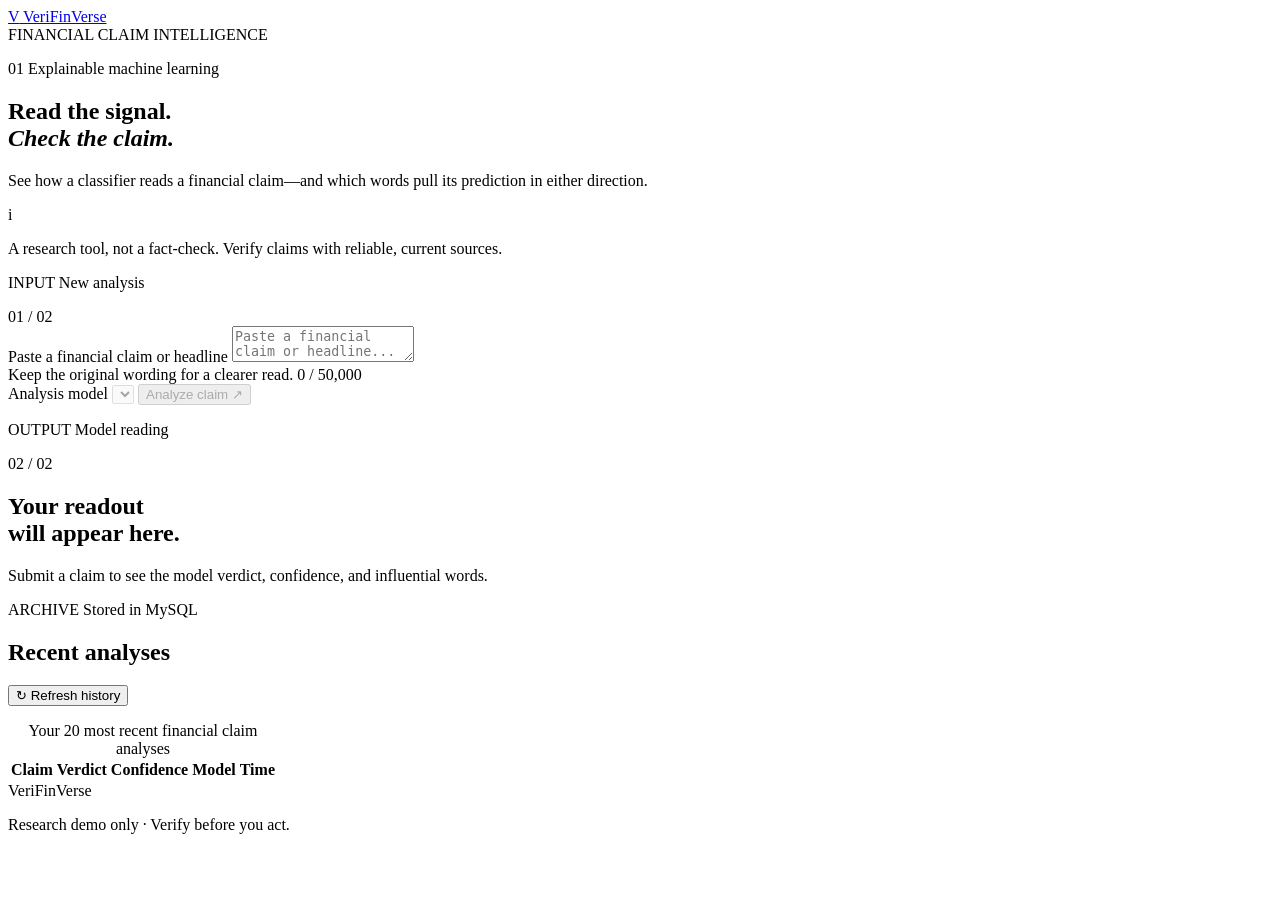
==== commit 180e0c1e: "Refactor frontend asset paths, update styles, and enhance inference model checks - Updated asset pat" ====
--- a/frontend/index.html
+++ b/frontend/index.html
@@ -9,8 +9,8 @@
       content="Explore explainable machine-learning signals behind financial claims."
     >
     <title>VeriFinVerse — Claim intelligence</title>
-    <link rel="stylesheet" href="/styles.css">
-    <script src="/app.js" defer></script>
+    <link rel="stylesheet" href="/static/styles.css">
+    <script src="/static/app.js" defer></script>
   </head>
   <body>
     <header class="site-header">
@@ -54,7 +54,7 @@
             id="claim"
             name="text"
             maxlength="50000"
-            placeholder="e.g. The central bank held interest rates steady for a third consecutive meeting..."
+            placeholder="Paste a financial claim or headline..."
             required
             aria-describedby="claim-hint character-count"
           ></textarea>
